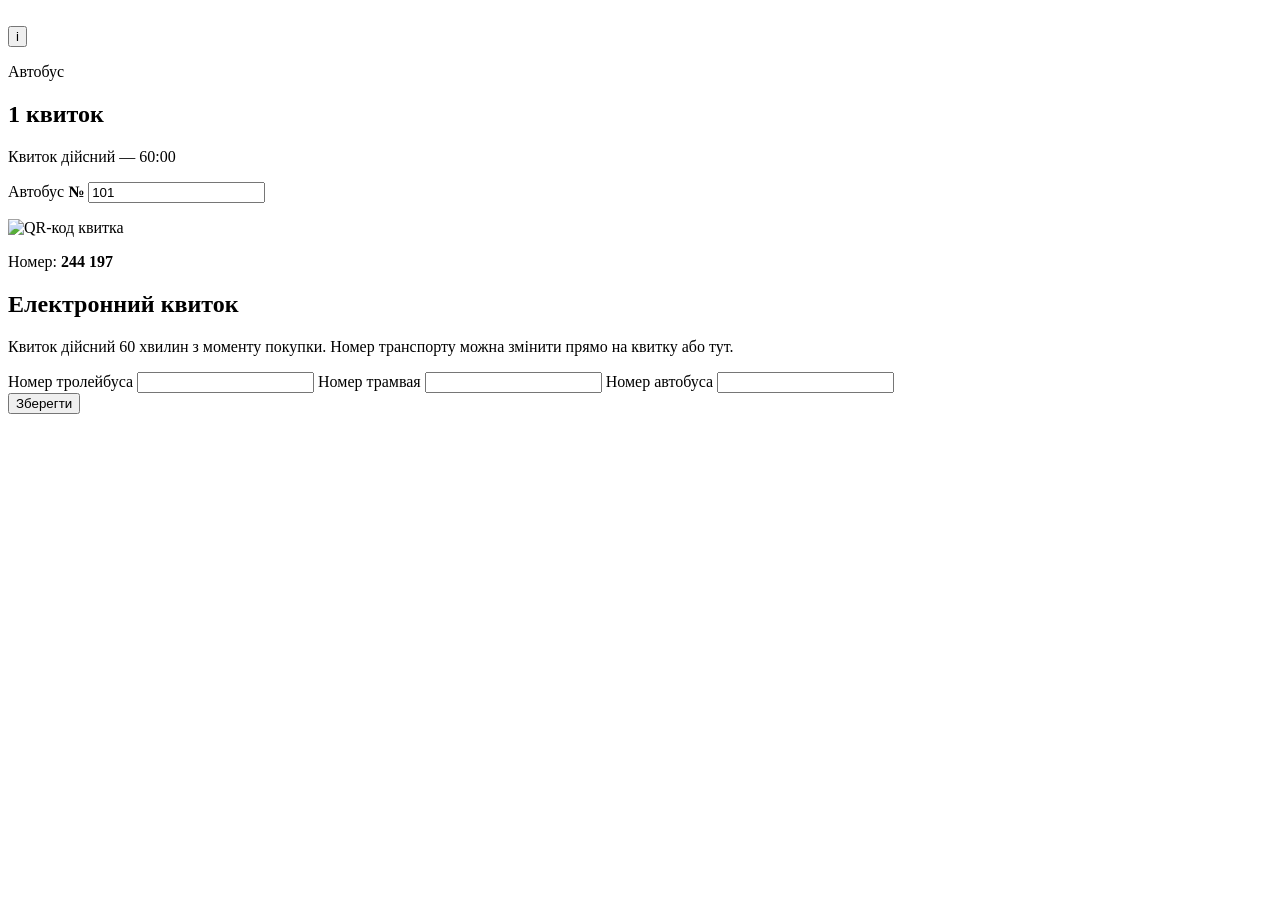
==== bus.html @ 1ae1e4d0 "Add files via upload" ====
<!DOCTYPE html>
<html lang="uk">
<head>
  <meta charset="UTF-8">
  <meta name="viewport" content="width=device-width, initial-scale=1, viewport-fit=cover">
  <meta name="theme-color" content="#f2f3f5">
  <title>Автобус · квиток</title>
  <link rel="preconnect" href="https://fonts.googleapis.com">
  <link rel="preconnect" href="https://fonts.gstatic.com" crossorigin>
  <link href="https://fonts.googleapis.com/css2?family=Inter:wght@400;500;600;700&display=swap" rel="stylesheet">
  <link rel="stylesheet" href="css/style.css">
</head>
<body data-kind="bus">
  <main class="app">
    <header class="topbar">
      <div class="logo" aria-hidden="true">
        <img src="assets/logo.svg" alt="">
      </div>
      <button class="info-btn" id="info-btn" aria-label="Інформація">i</button>
    </header>

    <article class="ticket">
      <div class="ticket-top">
        <div class="quote">
          <p class="quote-track" id="quote"></p>
        </div>
        <div class="ticket-body">
          <p class="transport" id="transport">Автобус</p>
          <p class="purchased" id="purchased"></p>
          <h1 class="amount" id="amount">1 квиток</h1>
          <div class="status" id="status">
            <span class="status-dot"></span>
            <span id="status-text">Квиток дійсний — </span>
            <span id="timer">60:00</span>
          </div>
          <p class="vehicle">
            <span id="transport-label">Автобус</span>
            <strong>№</strong>
            <input class="vehicle-input" id="vehicle-input" inputmode="numeric" maxlength="4" aria-label="Номер автобуса" value="101">
          </p>
        </div>
      </div>

      <div class="perforation" aria-hidden="true">
        <span class="dash"></span>
      </div>

      <div class="ticket-bottom">
        <div class="qr-wrap">
          <img class="qr" src="assets/qr.png" alt="QR-код квитка" draggable="false">
        </div>
        <p class="number" id="number">Номер: <strong>244 197</strong></p>
      </div>
      <div class="scallop" aria-hidden="true"></div>
    </article>
  </main>

  <div class="overlay" id="overlay">
    <div class="sheet">
      <h2>Електронний квиток</h2>
      <p>Квиток дійсний 60 хвилин з моменту покупки. Номер транспорту можна змінити прямо на квитку або тут.</p>
      <div class="sheet-fields">
        <label>
          Номер тролейбуса
          <input id="trolley-number" inputmode="numeric" maxlength="4" autocomplete="off">
        </label>
        <label>
          Номер трамвая
          <input id="tram-number" inputmode="numeric" maxlength="4" autocomplete="off">
        </label>
        <label>
          Номер автобуса
          <input id="bus-number" inputmode="numeric" maxlength="4" autocomplete="off">
        </label>
      </div>
      <div class="sheet-actions">
        <div class="sheet-links" id="other-tickets"></div>
        <button id="close-info" type="button">Зберегти</button>
      </div>
    </div>
  </div>

  <script src="js/app.js"></script>
</body>
</html>
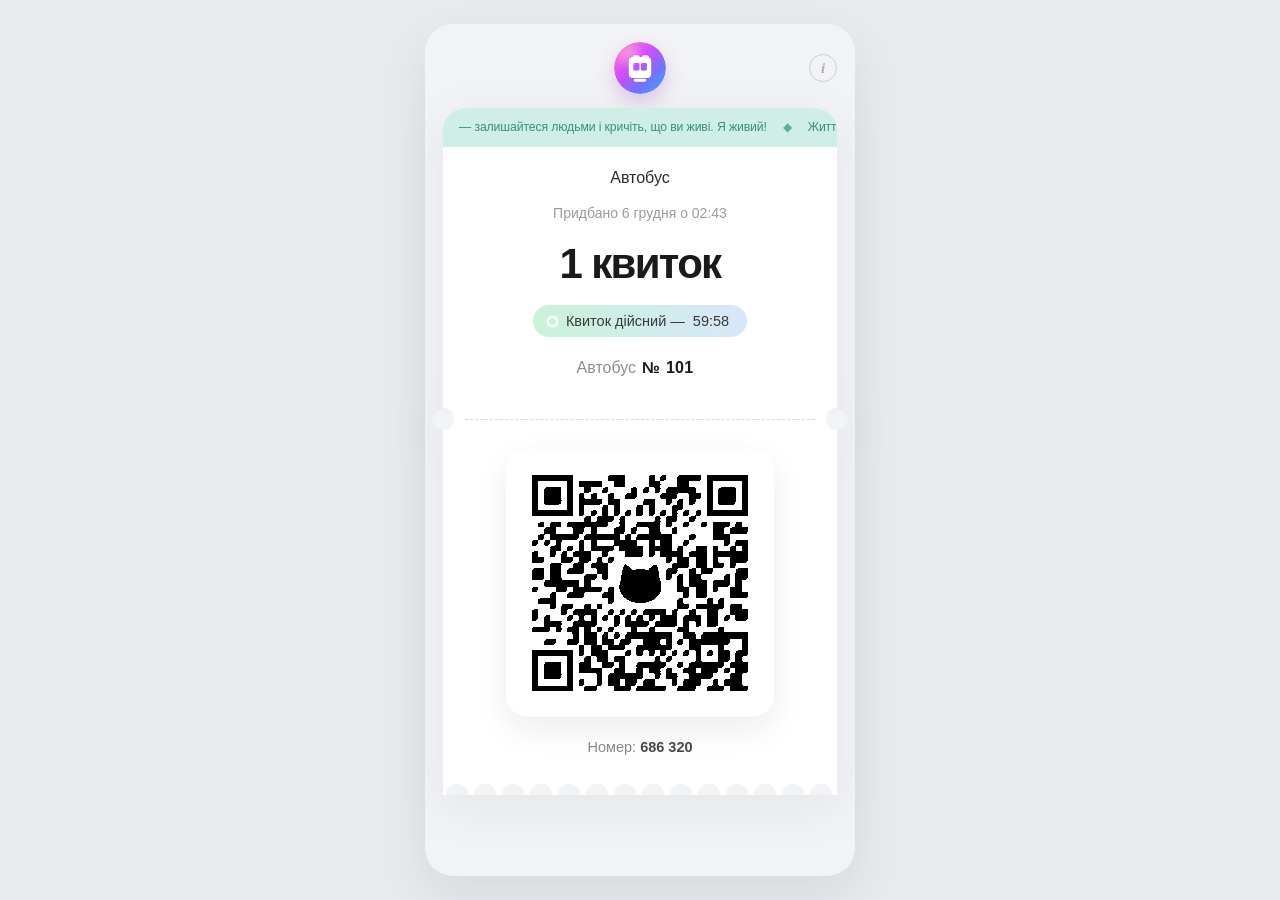
==== commit ee765fd5: "Initial commit" ====
--- a/bus.html
+++ b/bus.html
@@ -1,85 +1,85 @@
-<!DOCTYPE html>
-<html lang="uk">
-<head>
-  <meta charset="UTF-8">
-  <meta name="viewport" content="width=device-width, initial-scale=1, viewport-fit=cover">
-  <meta name="theme-color" content="#f2f3f5">
-  <title>Автобус · квиток</title>
-  <link rel="preconnect" href="https://fonts.googleapis.com">
-  <link rel="preconnect" href="https://fonts.gstatic.com" crossorigin>
-  <link href="https://fonts.googleapis.com/css2?family=Inter:wght@400;500;600;700&display=swap" rel="stylesheet">
-  <link rel="stylesheet" href="css/style.css">
-</head>
-<body data-kind="bus">
-  <main class="app">
-    <header class="topbar">
-      <div class="logo" aria-hidden="true">
-        <img src="assets/logo.svg" alt="">
-      </div>
-      <button class="info-btn" id="info-btn" aria-label="Інформація">i</button>
-    </header>
-
-    <article class="ticket">
-      <div class="ticket-top">
-        <div class="quote">
-          <p class="quote-track" id="quote"></p>
-        </div>
-        <div class="ticket-body">
-          <p class="transport" id="transport">Автобус</p>
-          <p class="purchased" id="purchased"></p>
-          <h1 class="amount" id="amount">1 квиток</h1>
-          <div class="status" id="status">
-            <span class="status-dot"></span>
-            <span id="status-text">Квиток дійсний — </span>
-            <span id="timer">60:00</span>
-          </div>
-          <p class="vehicle">
-            <span id="transport-label">Автобус</span>
-            <strong>№</strong>
-            <input class="vehicle-input" id="vehicle-input" inputmode="numeric" maxlength="4" aria-label="Номер автобуса" value="101">
-          </p>
-        </div>
-      </div>
-
-      <div class="perforation" aria-hidden="true">
-        <span class="dash"></span>
-      </div>
-
-      <div class="ticket-bottom">
-        <div class="qr-wrap">
-          <img class="qr" src="assets/qr.png" alt="QR-код квитка" draggable="false">
-        </div>
-        <p class="number" id="number">Номер: <strong>244 197</strong></p>
-      </div>
-      <div class="scallop" aria-hidden="true"></div>
-    </article>
-  </main>
-
-  <div class="overlay" id="overlay">
-    <div class="sheet">
-      <h2>Електронний квиток</h2>
-      <p>Квиток дійсний 60 хвилин з моменту покупки. Номер транспорту можна змінити прямо на квитку або тут.</p>
-      <div class="sheet-fields">
-        <label>
-          Номер тролейбуса
-          <input id="trolley-number" inputmode="numeric" maxlength="4" autocomplete="off">
-        </label>
-        <label>
-          Номер трамвая
-          <input id="tram-number" inputmode="numeric" maxlength="4" autocomplete="off">
-        </label>
-        <label>
-          Номер автобуса
-          <input id="bus-number" inputmode="numeric" maxlength="4" autocomplete="off">
-        </label>
-      </div>
-      <div class="sheet-actions">
-        <div class="sheet-links" id="other-tickets"></div>
-        <button id="close-info" type="button">Зберегти</button>
-      </div>
-    </div>
-  </div>
-
-  <script src="js/app.js"></script>
-</body>
+<!DOCTYPE html>
+<html lang="uk">
+<head>
+  <meta charset="UTF-8">
+  <meta name="viewport" content="width=device-width, initial-scale=1, viewport-fit=cover">
+  <meta name="theme-color" content="#f2f3f5">
+  <title>Автобус · квиток</title>
+  <link rel="preconnect" href="https://fonts.googleapis.com">
+  <link rel="preconnect" href="https://fonts.gstatic.com" crossorigin>
+  <link href="https://fonts.googleapis.com/css2?family=Inter:wght@400;500;600;700&display=swap" rel="stylesheet">
+  <link rel="stylesheet" href="css/style.css">
+</head>
+<body data-kind="bus">
+  <main class="app">
+    <header class="topbar">
+      <div class="logo" aria-hidden="true">
+        <img src="assets/logo.svg" alt="">
+      </div>
+      <button class="info-btn" id="info-btn" aria-label="Інформація">i</button>
+    </header>
+
+    <article class="ticket">
+      <div class="ticket-top">
+        <div class="quote">
+          <p class="quote-track" id="quote"></p>
+        </div>
+        <div class="ticket-body">
+          <p class="transport" id="transport">Автобус</p>
+          <p class="purchased" id="purchased"></p>
+          <h1 class="amount" id="amount">1 квиток</h1>
+          <div class="status" id="status">
+            <span class="status-dot"></span>
+            <span id="status-text">Квиток дійсний — </span>
+            <span id="timer">60:00</span>
+          </div>
+          <p class="vehicle">
+            <span id="transport-label">Автобус</span>
+            <strong>№</strong>
+            <input class="vehicle-input" id="vehicle-input" inputmode="numeric" maxlength="4" aria-label="Номер автобуса" value="101">
+          </p>
+        </div>
+      </div>
+
+      <div class="perforation" aria-hidden="true">
+        <span class="dash"></span>
+      </div>
+
+      <div class="ticket-bottom">
+        <div class="qr-wrap">
+          <img class="qr" src="assets/qr.png" alt="QR-код квитка" draggable="false">
+        </div>
+        <p class="number" id="number">Номер: <strong>244 197</strong></p>
+      </div>
+      <div class="scallop" aria-hidden="true"></div>
+    </article>
+  </main>
+
+  <div class="overlay" id="overlay">
+    <div class="sheet">
+      <h2>Електронний квиток</h2>
+      <p>Квиток дійсний 60 хвилин з моменту покупки. Номер транспорту можна змінити прямо на квитку або тут.</p>
+      <div class="sheet-fields">
+        <label>
+          Номер тролейбуса
+          <input id="trolley-number" inputmode="numeric" maxlength="4" autocomplete="off">
+        </label>
+        <label>
+          Номер трамвая
+          <input id="tram-number" inputmode="numeric" maxlength="4" autocomplete="off">
+        </label>
+        <label>
+          Номер автобуса
+          <input id="bus-number" inputmode="numeric" maxlength="4" autocomplete="off">
+        </label>
+      </div>
+      <div class="sheet-actions">
+        <div class="sheet-links" id="other-tickets"></div>
+        <button id="close-info" type="button">Зберегти</button>
+      </div>
+    </div>
+  </div>
+
+  <script src="js/app.js"></script>
+</body>
 </html>
--- a/css/style.css
+++ b/css/style.css
@@ -0,0 +1,398 @@
+:root {
+  --bg: #f2f3f5;
+  --card: #ffffff;
+  --ink: #1a1a1a;
+  --muted: #9a9a9a;
+  --quote-bg: #cfeee6;
+  --quote-text: #3b8f80;
+  --dash: #e6e6e6;
+  --shadow: 0 10px 30px rgba(17, 24, 39, 0.06);
+  --radius: 22px;
+}
+
+* {
+  box-sizing: border-box;
+  margin: 0;
+  padding: 0;
+}
+
+html,
+body {
+  min-height: 100%;
+}
+
+body {
+  font-family: Inter, -apple-system, BlinkMacSystemFont, "Segoe UI", sans-serif;
+  background: var(--bg);
+  color: var(--ink);
+  -webkit-font-smoothing: antialiased;
+}
+
+.app {
+  width: min(430px, 100%);
+  min-height: 100svh;
+  margin: 0 auto;
+  padding: 18px 18px 36px;
+}
+
+.topbar {
+  display: grid;
+  grid-template-columns: 1fr auto 1fr;
+  align-items: center;
+  margin-bottom: 14px;
+}
+
+.logo {
+  grid-column: 2;
+  width: 52px;
+  height: 52px;
+  border-radius: 50%;
+  overflow: hidden;
+  box-shadow: 0 8px 18px rgba(168, 80, 210, 0.28);
+}
+
+.logo img,
+.logo svg {
+  width: 100%;
+  height: 100%;
+  display: block;
+}
+
+.info-btn {
+  justify-self: end;
+  width: 28px;
+  height: 28px;
+  border: 1.5px solid #cfcfcf;
+  border-radius: 50%;
+  background: transparent;
+  color: #b0b0b0;
+  font: 700 15px/1 Georgia, "Times New Roman", serif;
+  font-style: italic;
+  cursor: pointer;
+  appearance: none;
+}
+
+.ticket {
+  position: relative;
+  filter: drop-shadow(0 12px 24px rgba(15, 23, 42, 0.06));
+}
+
+.ticket-top,
+.ticket-bottom {
+  background: var(--card);
+}
+
+.ticket-top {
+  border-radius: var(--radius) var(--radius) 0 0;
+  overflow: hidden;
+  padding-bottom: 28px;
+}
+
+.quote {
+  background: var(--quote-bg);
+  color: var(--quote-text);
+  font-size: 12.25px;
+  line-height: 1.4;
+  letter-spacing: -0.01em;
+  padding: 11px 0;
+  overflow: hidden;
+  white-space: nowrap;
+}
+
+.quote-track {
+  display: inline-flex;
+  align-items: center;
+  gap: 16px;
+  padding-left: 16px;
+  animation: quote-scroll 22s linear infinite;
+}
+
+.quote-sep {
+  opacity: 0.7;
+}
+
+@keyframes quote-scroll {
+  from { transform: translateX(0); }
+  to { transform: translateX(-50%); }
+}
+
+.ticket-body {
+  padding: 22px 16px 0;
+  text-align: center;
+}
+
+.transport {
+  font-size: 16px;
+  font-weight: 500;
+  color: #2b2b2b;
+}
+
+.purchased {
+  margin-top: 18px;
+  color: var(--muted);
+  font-size: 14px;
+}
+
+.amount {
+  margin-top: 22px;
+  font-size: 42px;
+  font-weight: 700;
+  letter-spacing: -0.04em;
+  line-height: 1;
+}
+
+.status {
+  display: inline-flex;
+  align-items: center;
+  gap: 8px;
+  margin-top: 20px;
+  padding: 8px 18px 8px 14px;
+  border-radius: 999px;
+  background: linear-gradient(90deg, #c9f3d8 0%, #d7e7fb 100%);
+  color: #3a3a3a;
+  font-size: 14.5px;
+  font-weight: 500;
+}
+
+.status.is-expired {
+  background: linear-gradient(90deg, #fde9c4 0%, #f8d4e4 100%);
+  color: #5a5a5a;
+}
+
+.status.is-expired .status-dot,
+.status.is-expired #timer {
+  display: none;
+}
+
+body.is-expired .qr {
+  opacity: 0.32;
+  filter: grayscale(1);
+}
+
+.status-dot {
+  width: 11px;
+  height: 11px;
+  border: 2px solid #fff;
+  border-radius: 50%;
+  box-shadow: 0 0 0 1px rgba(255, 255, 255, 0.4);
+}
+
+.vehicle {
+  margin-top: 22px;
+  color: #8d8d8d;
+  font-size: 16px;
+  display: flex;
+  align-items: baseline;
+  justify-content: center;
+  gap: 6px;
+}
+
+.vehicle strong {
+  color: var(--ink);
+  font-weight: 700;
+  letter-spacing: 0.01em;
+}
+
+.vehicle-input {
+  width: 4.2ch;
+  border: 0;
+  padding: 0;
+  background: transparent;
+  color: var(--ink);
+  font: inherit;
+  font-weight: 700;
+  letter-spacing: 0.01em;
+  outline: none;
+  border-radius: 6px;
+}
+
+.vehicle-input:focus {
+  background: #f4f4f4;
+}
+
+.perforation {
+  position: relative;
+  height: 28px;
+  background: var(--card);
+}
+
+.perforation::before,
+.perforation::after {
+  content: "";
+  position: absolute;
+  top: 50%;
+  width: 22px;
+  height: 22px;
+  border-radius: 50%;
+  background: var(--bg);
+  transform: translateY(-50%);
+  box-shadow: inset 0 1px 2px rgba(0, 0, 0, 0.04);
+}
+
+.perforation::before {
+  left: -11px;
+}
+
+.perforation::after {
+  right: -11px;
+}
+
+.dash {
+  position: absolute;
+  left: 22px;
+  right: 22px;
+  top: 50%;
+  border-top: 1.5px dashed #d9d9d9;
+}
+
+.ticket-bottom {
+  padding: 8px 22px 6px;
+  text-align: center;
+}
+
+.qr-wrap {
+  position: relative;
+  width: min(268px, 72vw);
+  margin: 8px auto 0;
+  padding: 8px;
+  border-radius: 22px;
+  background: #fff;
+  box-shadow: 0 12px 32px rgba(17, 24, 39, 0.08);
+}
+
+.qr {
+  width: 100%;
+  aspect-ratio: 1;
+  object-fit: contain;
+  display: block;
+  image-rendering: pixelated;
+}
+
+.number {
+  margin: 22px 0 18px;
+  color: #8b8b8b;
+  font-size: 14.5px;
+}
+
+.number strong {
+  color: #4a4a4a;
+  font-weight: 600;
+}
+
+.scallop {
+  height: 16px;
+  background:
+    radial-gradient(circle at 14px 16px, var(--bg) 11px, transparent 11.6px);
+  background-size: 28px 16px;
+  background-repeat: repeat-x;
+  background-color: var(--card);
+}
+
+.overlay {
+  position: fixed;
+  inset: 0;
+  background: rgba(20, 20, 20, 0.28);
+  display: none;
+  align-items: flex-end;
+  justify-content: center;
+  padding: 18px;
+  z-index: 10;
+}
+
+.overlay.is-open {
+  display: flex;
+}
+
+.sheet {
+  width: min(430px, 100%);
+  background: #fff;
+  border-radius: 20px;
+  padding: 22px 20px 18px;
+  box-shadow: var(--shadow);
+}
+
+.sheet h2 {
+  font-size: 18px;
+  margin-bottom: 8px;
+}
+
+.sheet p {
+  color: #666;
+  font-size: 14px;
+  line-height: 1.5;
+}
+
+.sheet-fields {
+  display: grid;
+  gap: 12px;
+  margin-top: 16px;
+}
+
+.sheet-fields label {
+  display: grid;
+  gap: 6px;
+  color: #666;
+  font-size: 13px;
+}
+
+.sheet-fields input {
+  height: 44px;
+  border: 1px solid #e6e6e6;
+  border-radius: 12px;
+  padding: 0 12px;
+  font: 600 16px Inter, sans-serif;
+  color: var(--ink);
+  outline: none;
+}
+
+.sheet-fields input:focus {
+  border-color: #c44dff;
+}
+
+.sheet-actions {
+  display: grid;
+  gap: 8px;
+  margin-top: 16px;
+}
+
+.sheet-links {
+  display: grid;
+  gap: 8px;
+}
+
+.sheet button,
+.sheet-link {
+  width: 100%;
+  height: 44px;
+  border: 0;
+  border-radius: 12px;
+  font: 600 15px Inter, sans-serif;
+  cursor: pointer;
+  display: grid;
+  place-items: center;
+  text-decoration: none;
+}
+
+.sheet button {
+  background: #111;
+  color: #fff;
+}
+
+.sheet-link {
+  background: #f3f3f5;
+  color: #222;
+}
+
+@media (min-width: 760px) {
+  body {
+    background: #e9eaee;
+  }
+
+  .app {
+    min-height: calc(100svh - 48px);
+    margin-top: 24px;
+    background: var(--bg);
+    border-radius: 28px;
+    box-shadow: 0 20px 50px rgba(15, 23, 42, 0.08);
+  }
+}
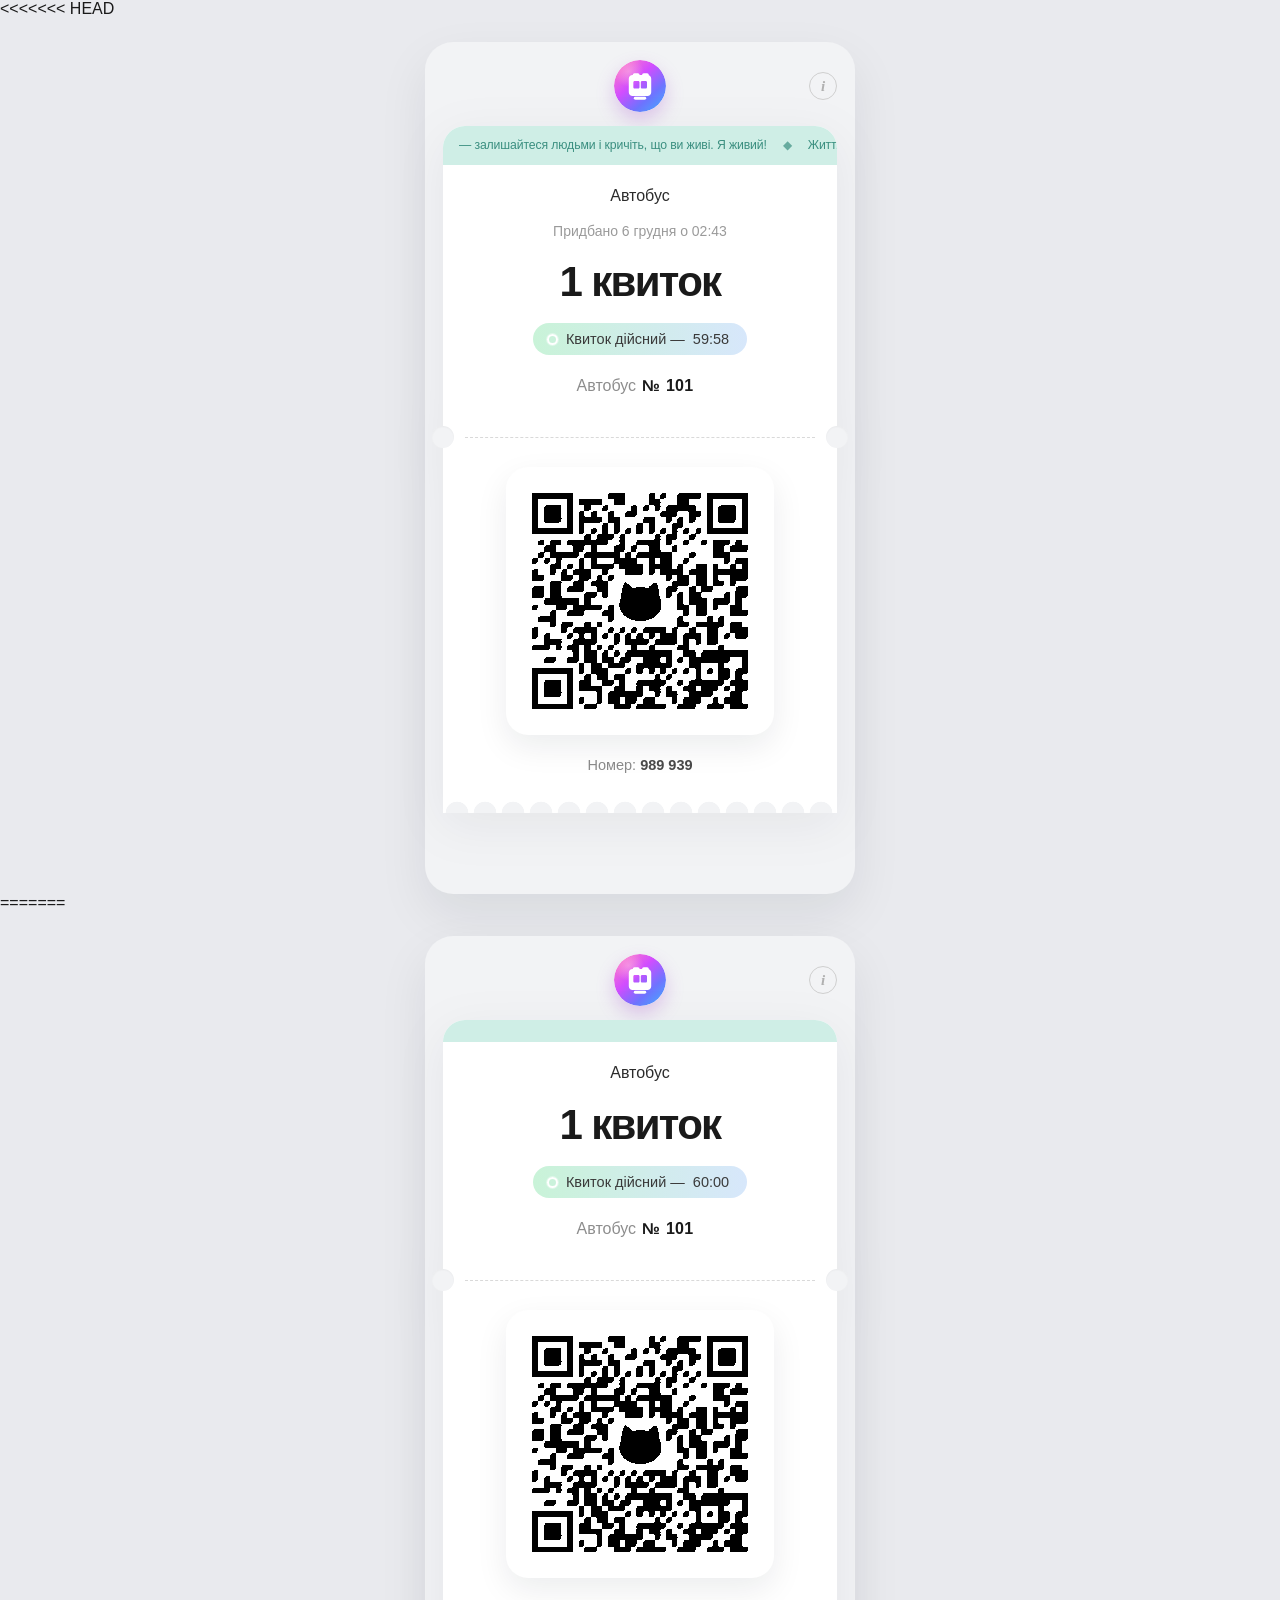
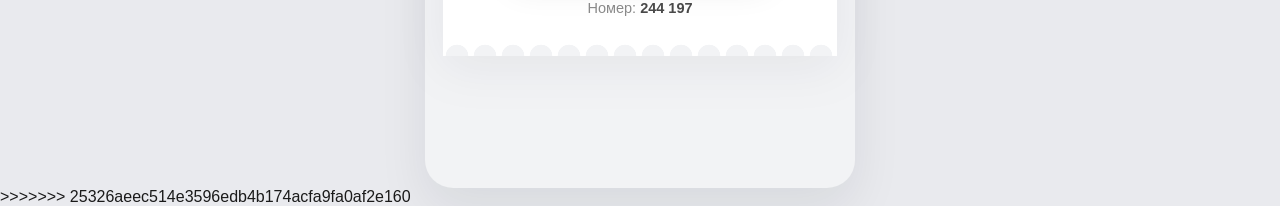
==== commit c1315fab: "Merge GitHub repository" ====
--- a/bus.html
+++ b/bus.html
@@ -1,3 +1,4 @@
+<<<<<<< HEAD
 <!DOCTYPE html>
 <html lang="uk">
 <head>
@@ -82,4 +83,90 @@
 
   <script src="js/app.js"></script>
 </body>
+=======
+<!DOCTYPE html>
+<html lang="uk">
+<head>
+  <meta charset="UTF-8">
+  <meta name="viewport" content="width=device-width, initial-scale=1, viewport-fit=cover">
+  <meta name="theme-color" content="#f2f3f5">
+  <title>Автобус · квиток</title>
+  <link rel="preconnect" href="https://fonts.googleapis.com">
+  <link rel="preconnect" href="https://fonts.gstatic.com" crossorigin>
+  <link href="https://fonts.googleapis.com/css2?family=Inter:wght@400;500;600;700&display=swap" rel="stylesheet">
+  <link rel="stylesheet" href="css/style.css">
+</head>
+<body data-kind="bus">
+  <main class="app">
+    <header class="topbar">
+      <div class="logo" aria-hidden="true">
+        <img src="assets/logo.svg" alt="">
+      </div>
+      <button class="info-btn" id="info-btn" aria-label="Інформація">i</button>
+    </header>
+
+    <article class="ticket">
+      <div class="ticket-top">
+        <div class="quote">
+          <p class="quote-track" id="quote"></p>
+        </div>
+        <div class="ticket-body">
+          <p class="transport" id="transport">Автобус</p>
+          <p class="purchased" id="purchased"></p>
+          <h1 class="amount" id="amount">1 квиток</h1>
+          <div class="status" id="status">
+            <span class="status-dot"></span>
+            <span id="status-text">Квиток дійсний — </span>
+            <span id="timer">60:00</span>
+          </div>
+          <p class="vehicle">
+            <span id="transport-label">Автобус</span>
+            <strong>№</strong>
+            <input class="vehicle-input" id="vehicle-input" inputmode="numeric" maxlength="4" aria-label="Номер автобуса" value="101">
+          </p>
+        </div>
+      </div>
+
+      <div class="perforation" aria-hidden="true">
+        <span class="dash"></span>
+      </div>
+
+      <div class="ticket-bottom">
+        <div class="qr-wrap">
+          <img class="qr" src="assets/qr.png" alt="QR-код квитка" draggable="false">
+        </div>
+        <p class="number" id="number">Номер: <strong>244 197</strong></p>
+      </div>
+      <div class="scallop" aria-hidden="true"></div>
+    </article>
+  </main>
+
+  <div class="overlay" id="overlay">
+    <div class="sheet">
+      <h2>Електронний квиток</h2>
+      <p>Квиток дійсний 60 хвилин з моменту покупки. Номер транспорту можна змінити прямо на квитку або тут.</p>
+      <div class="sheet-fields">
+        <label>
+          Номер тролейбуса
+          <input id="trolley-number" inputmode="numeric" maxlength="4" autocomplete="off">
+        </label>
+        <label>
+          Номер трамвая
+          <input id="tram-number" inputmode="numeric" maxlength="4" autocomplete="off">
+        </label>
+        <label>
+          Номер автобуса
+          <input id="bus-number" inputmode="numeric" maxlength="4" autocomplete="off">
+        </label>
+      </div>
+      <div class="sheet-actions">
+        <div class="sheet-links" id="other-tickets"></div>
+        <button id="close-info" type="button">Зберегти</button>
+      </div>
+    </div>
+  </div>
+
+  <script src="js/app.js"></script>
+</body>
+>>>>>>> 25326aeec514e3596edb4b174acfa9fa0af2e160
 </html>
